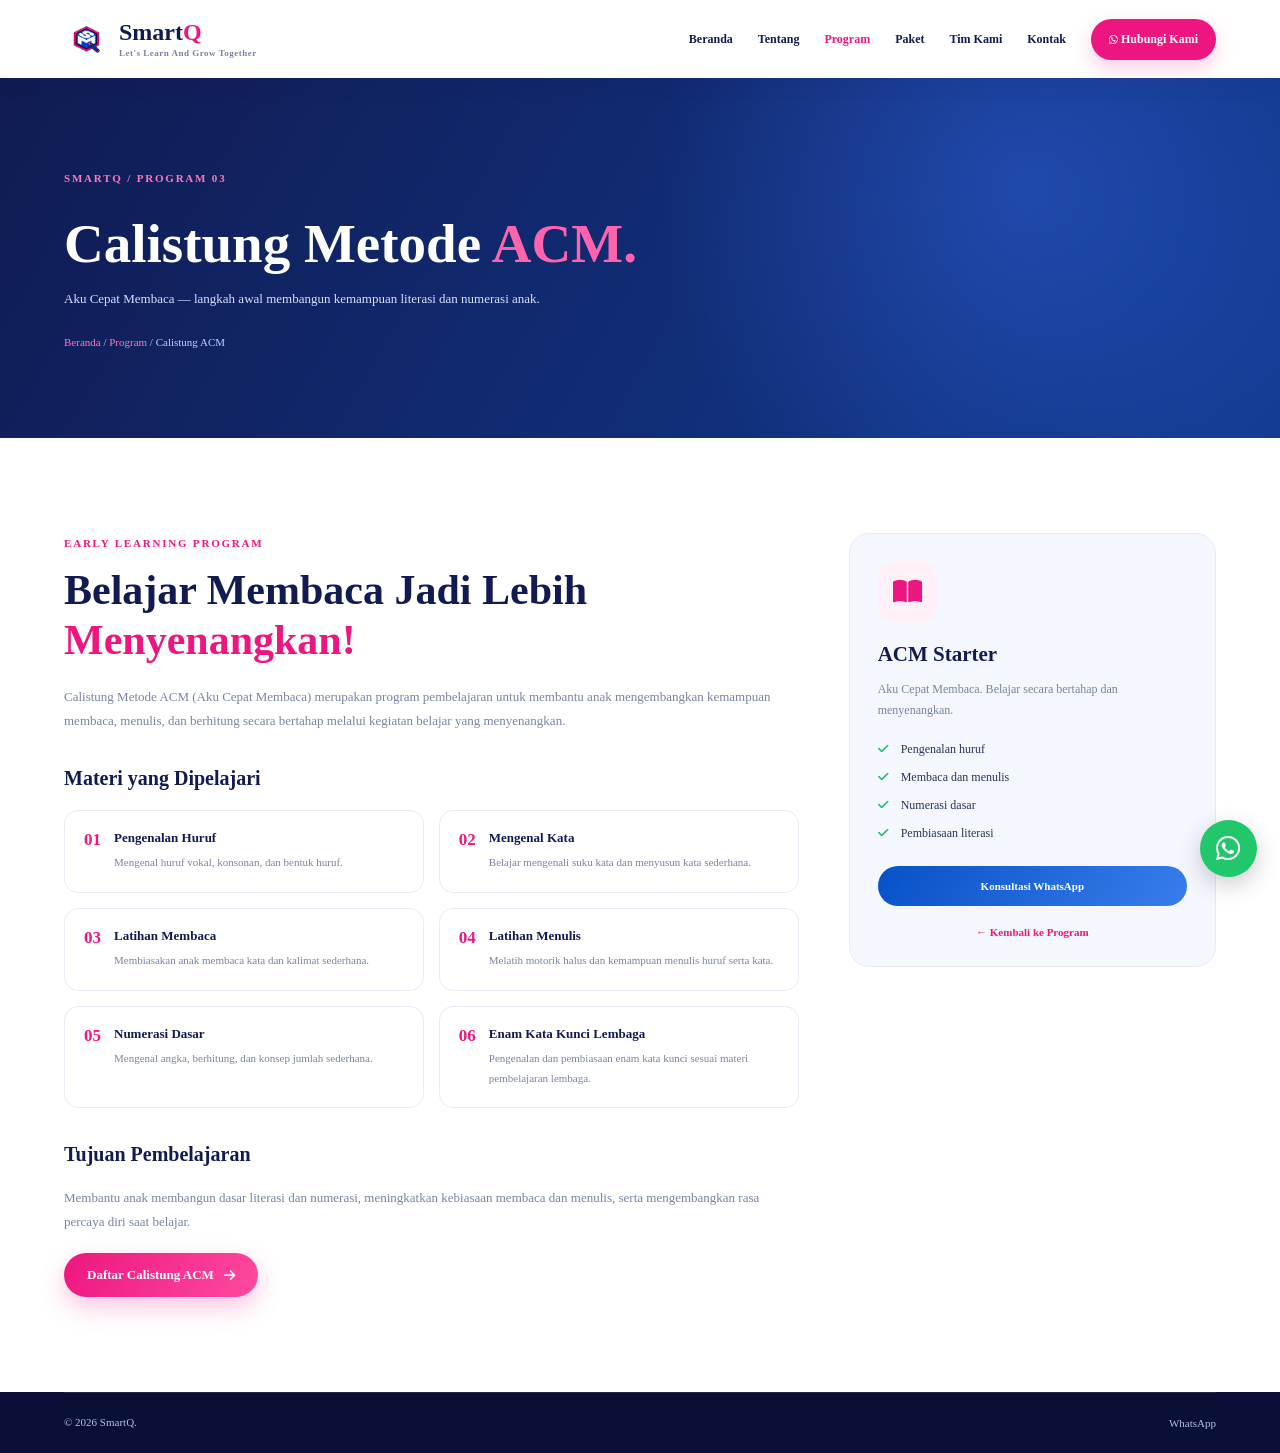
==== acm.html @ 3b898cff "commit pertama" ====
<!DOCTYPE html>
<html lang="id">
<head>
<meta charset="UTF-8">
<meta name="viewport" content="width=device-width, initial-scale=1.0">
<title>Calistung Metode ACM | SmartQ</title>
<link rel="stylesheet" href="style.css">
<link href="https://fonts.googleapis.com/css2?family=DM+Sans:wght@400;500;600;700;800&family=Manrope:wght@400;500;600;700;800&display=swap" rel="stylesheet">
<link rel="stylesheet" href="https://cdnjs.cloudflare.com/ajax/libs/font-awesome/6.5.2/css/all.min.css">
</head>
<body>

<header class="header">
<nav class="navbar container">
<a href="index.html" class="brand">
<img src="New SmartQ.jpeg" alt="SmartQ">
<span>Smart<span>Q</span><small>Let's Learn And Grow Together</small></span>
</a>
<button class="menu-toggle" id="menuToggle"><i class="fas fa-bars"></i></button>
<div class="nav-links" id="navLinks">
<a href="index.html">Beranda</a>
<a href="index.html#tentang">Tentang</a>
<a href="program.html" class="active">Program</a>
<a href="paket.html">Paket</a>
<a href="index.html#tim">Tim Kami</a>
<a href="index.html#kontak">Kontak</a>
<a href="#" data-wa class="nav-wa"><i class="fab fa-whatsapp"></i> Hubungi Kami</a>
</div>
</nav>
</header>

<section class="page-hero">
<div class="container">
<span class="eyebrow light">SMARTQ / PROGRAM 03</span>
<h1>Calistung Metode <span>ACM.</span></h1>
<p>Aku Cepat Membaca — langkah awal membangun kemampuan literasi dan numerasi anak.</p>
<div class="breadcrumb"><a href="index.html">Beranda</a> / <a href="program.html">Program</a> / Calistung ACM</div>
</div>
</section>

<section class="section">
<div class="container detail-layout">
<div class="detail-main">
<span class="eyebrow">EARLY LEARNING PROGRAM</span>
<h2>Belajar Membaca Jadi Lebih <span>Menyenangkan!</span></h2>
<p>Calistung Metode ACM (Aku Cepat Membaca) merupakan program pembelajaran untuk membantu anak mengembangkan kemampuan membaca, menulis, dan berhitung secara bertahap melalui kegiatan belajar yang menyenangkan.</p>

<h3>Materi yang Dipelajari</h3>
<div class="material-grid">
<div class="material-item"><span>01</span><div><h4>Pengenalan Huruf</h4><p>Mengenal huruf vokal, konsonan, dan bentuk huruf.</p></div></div>
<div class="material-item"><span>02</span><div><h4>Mengenal Kata</h4><p>Belajar mengenali suku kata dan menyusun kata sederhana.</p></div></div>
<div class="material-item"><span>03</span><div><h4>Latihan Membaca</h4><p>Membiasakan anak membaca kata dan kalimat sederhana.</p></div></div>
<div class="material-item"><span>04</span><div><h4>Latihan Menulis</h4><p>Melatih motorik halus dan kemampuan menulis huruf serta kata.</p></div></div>
<div class="material-item"><span>05</span><div><h4>Numerasi Dasar</h4><p>Mengenal angka, berhitung, dan konsep jumlah sederhana.</p></div></div>
<div class="material-item"><span>06</span><div><h4>Enam Kata Kunci Lembaga</h4><p>Pengenalan dan pembiasaan enam kata kunci sesuai materi pembelajaran lembaga.</p></div></div>
</div>

<h3>Tujuan Pembelajaran</h3>
<p>Membantu anak membangun dasar literasi dan numerasi, meningkatkan kebiasaan membaca dan menulis, serta mengembangkan rasa percaya diri saat belajar.</p>

<a href="index.html#kontak" class="btn btn-pink">Daftar Calistung ACM <i class="fas fa-arrow-right"></i></a>
</div>

<aside class="detail-aside">
<div class="aside-icon"><i class="fas fa-book-open"></i></div>
<h3>ACM Starter</h3>
<p>Aku Cepat Membaca. Belajar secara bertahap dan menyenangkan.</p>
<ul>
<li><i class="fas fa-check"></i> Pengenalan huruf</li>
<li><i class="fas fa-check"></i> Membaca dan menulis</li>
<li><i class="fas fa-check"></i> Numerasi dasar</li>
<li><i class="fas fa-check"></i> Pembiasaan literasi</li>
</ul>
<a href="#" data-wa class="btn btn-primary">Konsultasi WhatsApp</a>
<a href="program.html" class="back-link">← Kembali ke Program</a>
</aside>
</div>
</section>

<footer class="footer"><div class="container footer-bottom"><p>© 2026 SmartQ.</p><a href="#" data-wa>WhatsApp</a></div></footer>
<a href="#" data-wa class="floating-wa"><i class="fab fa-whatsapp"></i></a>
<script src="script.js"></script>
</body>
</html>
---- style.css ----
/* =========================================
   SMARTQ WEBSITE
   PREMIUM MODERN EDUCATION DESIGN
   MAGENTA + ELECTRIC BLUE + NAVY
========================================= */

:root {
    --pink: #ed1680;
    --pink-dark: #c90065;
    --blue: #0751c7;
    --blue-light: #80c9f4;
    --navy: #101b52;
    --navy-light: #1c2b70;
    --purple: #793edb;
    --white: #ffffff;
    --light: #f5f7ff;
    --text: #26345a;
    --muted: #7883a2;
    --border: #e7eaf4;
    --shadow: 0 15px 45px rgba(16, 27, 82, .09);
}

* {
    margin: 0;
    padding: 0;
    box-sizing: border-box;
}

html {
    scroll-behavior: smooth;
    scroll-padding-top: 100px;
}

body {
    font-family: Cambria, Cochin, Georgia, Times, 'Times New Roman', serif;
    color: var(--text);
    background: #fff;
    overflow-x: hidden;
}

a {
    text-decoration: none;
    color: inherit;
}

button, input, select, textarea {
    font: inherit;
}

button {
    cursor: pointer;
}

img {
    max-width: 100%;
    display: block;
}

.container {
    width: min(1160px, 90%);
    margin: auto;
}

.section {
    padding: 95px 0;
}

h1, h2, h3, h4 {
    font-family: Cambria, Cochin, Georgia, Times, 'Times New Roman', serif;
}

h2 {
    font-size: clamp(28px, 4vw, 42px);
    line-height: 1.2;
    color: var(--navy);
}

h2 span, h1 span {
    color: var(--pink);
}

p {
    line-height: 1.8;
}

/* NAVBAR */

.header {
    position: sticky;
    top: 0;
    z-index: 1000;
    background: rgba(255,255,255,.96);
    backdrop-filter: blur(15px);
    box-shadow: 0 4px 25px rgba(16,27,82,.06);
}

.navbar {
    min-height: 78px;
    display: flex;
    align-items: center;
    justify-content: space-between;
    gap: 20px;
}

.brand {
    display: flex;
    align-items: center;
    gap: 10px;
    color: var(--navy);
    font-size: 24px;
    font-weight: 800;
    line-height: 1;
}

.brand img {
    width: 45px;
    height: 45px;
    object-fit: contain;
}

.brand span span {
    color: var(--pink);
}

.brand small {
    display: block;
    font-size: 9px;
    font-weight: 600;
    margin-top: 5px;
    letter-spacing: .5px;
    color: var(--muted);
}

.nav-links {
    display: flex;
    align-items: center;
    gap: 25px;
}

.nav-links > a {
    font-size: 12px;
    font-weight: 700;
    color: var(--navy);
    transition: .3s;
}

.nav-links > a:hover,
.nav-links > a.active {
    color: var(--pink);
}

.nav-links > a i {
    font-size: 10px;
}

.nav-links .nav-wa {
    color: white;
    background: var(--pink);
    padding: 13px 18px;
    border-radius: 30px;
    box-shadow: 0 8px 20px rgba(237,22,128,.22);
}

.nav-links .nav-wa:hover {
    background: var(--pink-dark);
    color: white;
}

.menu-toggle {
    display: none;
    background: var(--navy);
    color: white;
    border: 0;
    padding: 11px 13px;
    border-radius: 10px;
}

/* BUTTON */

.btn {
    display: inline-flex;
    align-items: center;
    justify-content: center;
    gap: 10px;
    padding: 14px 23px;
    border-radius: 30px;
    font-size: 13px;
    font-weight: 800;
    transition: .3s;
    border: 0;
}

.btn:hover {
    transform: translateY(-4px);
}

.btn-pink {
    color: white;
    background: linear-gradient(120deg, var(--pink), #ff4aa0);
    box-shadow: 0 10px 25px rgba(237,22,128,.25);
}

.btn-primary {
    color: white;
    background: linear-gradient(120deg, var(--blue), #397deb);
}

.btn-outline {
    color: white;
    border: 1px solid rgba(255,255,255,.55);
    background: transparent;
}

.btn-outline-dark {
    color: var(--navy);
    border: 1px solid #cbd3e8;
    width: 100%;
    background: white;
}

.btn-outline-dark:hover {
    background: var(--navy);
    color: white;
}

/* HERO */

.hero {
    min-height: 570px;
    position: relative;
    overflow: hidden;
    background:
        radial-gradient(circle at 75% 40%, rgba(56,107,233,.55), transparent 30%),
        radial-gradient(circle at 10% 100%, rgba(237,22,128,.32), transparent 35%),
        linear-gradient(115deg, #0b1241, #111f68 55%, #092d7c);
    color: white;
    display: flex;
    align-items: center;
}

.hero::before {
    content: "";
    position: absolute;
    inset: 0;
    opacity: .14;
    background-image: radial-gradient(#fff 1px, transparent 1px);
    background-size: 30px 30px;
}

.hero-glow {
    position: absolute;
    width: 400px;
    height: 400px;
    background: var(--pink);
    filter: blur(160px);
    opacity: .24;
    top: -200px;
    left: -150px;
}

.hero-content {
    position: relative;
    z-index: 2;
    display: grid;
    grid-template-columns: 1.05fr .95fr;
    align-items: center;
    gap: 40px;
    padding-top: 55px;
    padding-bottom: 70px;
}

.eyebrow {
    display: inline-flex;
    align-items: center;
    gap: 8px;
    color: var(--pink);
    font-size: 11px;
    font-weight: 800;
    letter-spacing: 1.8px;
    margin-bottom: 16px;
}

.eyebrow.light {
    color: #ff77ba;
}

.hero-text h1 {
    font-size: clamp(42px, 5.6vw, 67px);
    line-height: 1.05;
    font-weight: 800;
    letter-spacing: -2px;
    margin-bottom: 22px;
}

.hero-text h1 span {
    background: linear-gradient(90deg, #ff52a7, #ff9acb);
    -webkit-background-clip: text;
    background-clip: text;
    color: transparent;
}

.hero-text > p {
    color: #d8e2ff;
    font-size: 14px;
    max-width: 490px;
    margin-bottom: 28px;
}

.hero-buttons {
    display: flex;
    flex-wrap: wrap;
    gap: 12px;
}

.hero-tags {
    display: flex;
    flex-wrap: wrap;
    gap: 10px;
    margin-top: 35px;
}

.hero-tags span {
    font-size: 11px;
    padding: 9px 13px;
    background: rgba(255,255,255,.10);
    border: 1px solid rgba(255,255,255,.12);
    border-radius: 30px;
}

.hero-tags i {
    color: #ff68b2;
    margin-right: 5px;
}

.hero-visual {
    min-height: 400px;
    display: flex;
    align-items: center;
    justify-content: center;
    position: relative;
}

.hero-image {
    width: min(350px, 80%);
    height: 390px;
    border-radius: 170px 170px 35px 35px;
    overflow: hidden;
    border: 8px solid rgba(255,255,255,.17);
    box-shadow: 0 25px 80px rgba(0,0,0,.3);
    position: relative;
    z-index: 2;
}

.hero-image img {
    width: 100%;
    height: 100%;
    object-fit: cover;
    object-position: center 30%;
}

.hero-orbit {
    position: absolute;
    border: 1px solid rgba(255,255,255,.22);
    border-radius: 50%;
}

.orbit-one {
    width: 440px;
    height: 440px;
}

.orbit-two {
    width: 510px;
    height: 510px;
    border-style: dashed;
}

.floating-card {
    position: absolute;
    z-index: 3;
    display: flex;
    align-items: center;
    gap: 12px;
    padding: 15px;
    color: var(--navy);
    background: white;
    border-radius: 16px;
    box-shadow: 0 15px 40px rgba(0,0,0,.2);
}

.floating-card > i {
    color: var(--pink);
    font-size: 22px;
}

.floating-card strong,
.floating-card small {
    display: block;
}

.floating-card strong {
    font-size: 11px;
}

.floating-card small {
    font-size: 10px;
    color: var(--muted);
    margin-top: 4px;
}

.floating-top {
    top: 45px;
    left: -5px;
}

.floating-bottom {
    bottom: 35px;
    right: -5px;
}

.hero-bottom {
    position: absolute;
    bottom: -1px;
    left: 0;
    width: 100%;
    height: 25px;
    background: white;
    clip-path: polygon(0 100%, 100% 100%, 100% 0, 50% 100%, 0 0);
}

/* SECTION HEADING */

.section-heading {
    display: flex;
    align-items: end;
    justify-content: space-between;
    gap: 25px;
    margin-bottom: 38px;
}

.section-heading p,
.center-heading > p {
    color: var(--muted);
    font-size: 13px;
    margin-top: 10px;
}

.text-link {
    color: var(--pink);
    font-size: 12px;
    font-weight: 800;
    white-space: nowrap;
}

.center-heading {
    text-align: center;
    max-width: 700px;
    margin: 0 auto 45px;
}

/* PROGRAM CARDS */

.program-grid {
    display: grid;
    grid-template-columns: repeat(3, 1fr);
    gap: 22px;
}

.program-card {
    position: relative;
    padding: 32px 27px;
    border-radius: 22px;
    background: white;
    border: 1px solid var(--border);
    box-shadow: var(--shadow);
    transition: .35s;
    overflow: hidden;
}

.program-card:hover {
    transform: translateY(-10px);
    box-shadow: 0 25px 50px rgba(16,27,82,.13);
}

.program-icon {
    width: 58px;
    height: 58px;
    display: grid;
    place-items: center;
    font-size: 24px;
    border-radius: 17px;
    margin-bottom: 25px;
}

.pink-card .program-icon {
    background: #fff0f7;
    color: var(--pink);
}

.blue-card .program-icon {
    background: #eaf2ff;
    color: var(--blue);
}

.purple-card .program-icon {
    background: #f2ebff;
    color: var(--purple);
}

.card-label {
    color: var(--muted);
    font-size: 9px;
    font-weight: 800;
    letter-spacing: 1.4px;
}

.program-card h3 {
    font-size: 22px;
    color: var(--navy);
    margin: 10px 0;
}

.program-card p {
    font-size: 12px;
    color: var(--muted);
    margin-bottom: 23px;
}

.program-card > a {
    font-size: 11px;
    font-weight: 800;
    color: var(--pink);
}

.program-card > a i {
    margin-left: 5px;
}

.mini-list {
    list-style: none;
    margin: 15px 0 22px;
}

.mini-list li {
    font-size: 12px;
    color: var(--text);
    margin: 10px 0;
}

.mini-list li::before {
    content: "✓";
    color: var(--pink);
    font-weight: 800;
    margin-right: 9px;
}

/* ABOUT */

.about-section {
    background: var(--light);
}

.about-grid {
    display: grid;
    grid-template-columns: .9fr 1.1fr;
    align-items: center;
    gap: 75px;
}

.about-visual {
    min-height: 400px;
    position: relative;
    display: flex;
    align-items: center;
    justify-content: center;
}

.about-photo {
    width: 80%;
    height: 390px;
    overflow: hidden;
    border-radius: 25px 100px 25px 25px;
    position: relative;
    z-index: 2;
    box-shadow: var(--shadow);
}

.about-photo img {
    width: 100%;
    height: 100%;
    object-fit: cover;
}

.about-decoration {
    position: absolute;
    width: 230px;
    height: 230px;
    background: linear-gradient(135deg, var(--pink), var(--blue));
    border-radius: 50%;
    bottom: 0;
    left: 0;
    opacity: .2;
}

.about-sticker {
    position: absolute;
    z-index: 3;
    right: -5px;
    bottom: 35px;
    background: white;
    padding: 20px;
    border-radius: 15px;
    box-shadow: var(--shadow);
    display: flex;
    flex-direction: column;
    gap: 7px;
    font-size: 13px;
    color: var(--navy);
}

.about-sticker i {
    color: var(--pink);
    font-size: 23px;
    margin-bottom: 5px;
}

.about-content > p {
    color: var(--muted);
    font-size: 13px;
    margin: 20px 0;
}

.about-values {
    display: grid;
    grid-template-columns: repeat(3, 1fr);
    gap: 12px;
    margin: 25px 0;
}

.about-values div {
    background: white;
    border: 1px solid var(--border);
    border-radius: 12px;
    padding: 15px 9px;
    text-align: center;
}

.about-values i {
    display: block;
    color: var(--pink);
    font-size: 20px;
    margin-bottom: 8px;
}

.about-values span {
    font-size: 10px;
    font-weight: 800;
}

/* ADVANTAGE */

.advantage-section {
    background: white;
}

.advantage-grid {
    display: grid;
    grid-template-columns: repeat(4, 1fr);
    gap: 18px;
}

.advantage-item {
    text-align: center;
    padding: 28px 18px;
    border-radius: 18px;
    background: var(--light);
    transition: .3s;
}

.advantage-item:hover {
    background: var(--navy);
    color: white;
    transform: translateY(-5px);
}

.advantage-item i {
    color: var(--pink);
    font-size: 30px;
    margin-bottom: 17px;
}

.advantage-item h3 {
    font-size: 14px;
    margin-bottom: 10px;
}

.advantage-item p {
    font-size: 11px;
    color: var(--muted);
}

.advantage-item:hover p {
    color: #d9e1ff;
}

/* TEAM */

.team-section {
    background: #f7f8fc;
}

.team-grid {
    display: grid;
    grid-template-columns: repeat(3, 1fr);
    gap: 25px;
}

.team-card {
    background: white;
    text-align: center;
    border-radius: 23px;
    padding: 30px 23px;
    box-shadow: var(--shadow);
    position: relative;
    transition: .3s;
}

.team-card:hover {
    transform: translateY(-8px);
}

.team-photo {
    width: 155px;
    height: 155px;
    margin: 0 auto 22px;
    border-radius: 50%;
    padding: 6px;
    background: linear-gradient(135deg, var(--pink), var(--blue));
}

.team-photo img {
    width: 100%;
    height: 100%;
    object-fit: cover;
    border-radius: 50%;
    border: 4px solid white;
}

.team-number {
    position: absolute;
    top: 25px;
    right: 25px;
    color: #e3e7f3;
    font-size: 26px;
    font-weight: 800;
}

.team-card h3 {
    font-size: 17px;
    color: var(--navy);
    margin-bottom: 8px;
}

.team-role {
    display: inline-block;
    color: var(--pink);
    font-size: 11px;
    font-weight: 800;
    background: #fff0f7;
    padding: 7px 13px;
    border-radius: 30px;
}

.team-card p {
    color: var(--muted);
    font-size: 11px;
    margin-top: 17px;
}

/* TESTIMONIAL */

.testimonial-section {
    color: white;
    background: linear-gradient(120deg, #101b52, #173c94);
}

.testimonial-layout {
    display: grid;
    grid-template-columns: .8fr 1.2fr;
    align-items: center;
    gap: 60px;
}

.testimonial-layout h2 {
    color: white;
}

.testimonial-layout > div:first-child p {
    color: #ccd8ff;
    font-size: 13px;
    margin-top: 17px;
}

.testimonial-box {
    background: white;
    color: var(--navy);
    border-radius: 22px;
    padding: 35px;
    box-shadow: 0 20px 50px rgba(0,0,0,.15);
}

.quote-icon {
    color: var(--pink);
    font-size: 30px;
    margin-bottom: 18px;
}

.testimonial-slide {
    display: none;
}

.testimonial-slide.active {
    display: block;
    animation: fadeIn .4s ease;
}

.testimonial-slide p {
    font-size: 16px;
    font-weight: 600;
    margin-bottom: 25px;
}

.testimonial-slide h4 {
    font-size: 14px;
}

.testimonial-slide small {
    color: var(--muted);
}

.testimonial-controls {
    display: flex;
    justify-content: space-between;
    align-items: center;
    border-top: 1px solid var(--border);
    padding-top: 18px;
    margin-top: 25px;
}

.testimonial-controls > span {
    font-size: 11px;
    font-weight: 800;
    color: var(--muted);
}

.testimonial-controls button {
    width: 36px;
    height: 36px;
    border: 0;
    border-radius: 50%;
    color: white;
    background: var(--navy);
    margin-left: 7px;
}

/* FAQ */

.faq-layout {
    display: grid;
    grid-template-columns: .8fr 1.2fr;
    gap: 70px;
    align-items: start;
}

.faq-layout > div:first-child p {
    color: var(--muted);
    font-size: 13px;
    margin: 18px 0 25px;
}

.faq-list details {
    border: 1px solid var(--border);
    border-radius: 13px;
    margin-bottom: 12px;
    padding: 18px 20px;
    background: white;
}

.faq-list summary {
    font-size: 13px;
    font-weight: 800;
    color: var(--navy);
    cursor: pointer;
}

.faq-list details p {
    font-size: 12px;
    color: var(--muted);
    padding-top: 14px;
}

/* REGISTRATION */

.registration-section {
    background:
        radial-gradient(circle at 10% 100%, rgba(237,22,128,.3), transparent 35%),
        linear-gradient(115deg, #101b52, #0b388e);
    color: white;
}

.registration-grid {
    display: grid;
    grid-template-columns: .85fr 1.15fr;
    align-items: center;
    gap: 70px;
}

.registration-info h2 {
    color: white;
    font-size: clamp(30px, 4vw, 43px);
}

.registration-info > p {
    color: #d4e0ff;
    font-size: 13px;
    margin: 20px 0 35px;
}

.contact-info {
    display: grid;
    gap: 20px;
}

.contact-info div {
    display: flex;
    align-items: center;
    gap: 14px;
    font-size: 12px;
    color: #e5ecff;
}

.contact-info i {
    width: 40px;
    height: 40px;
    display: grid;
    place-items: center;
    background: rgba(255,255,255,.12);
    border-radius: 12px;
    color: #ff73b7;
    font-size: 17px;
}

.registration-form {
    padding: 35px;
    background: white;
    border-radius: 22px;
    color: var(--navy);
    box-shadow: 0 20px 60px rgba(0,0,0,.2);
}

.registration-form h3 {
    font-size: 23px;
}

.registration-form > p {
    font-size: 12px;
    color: var(--muted);
    margin: 8px 0 22px;
}

.registration-form label {
    display: block;
    font-size: 11px;
    font-weight: 800;
    margin: 15px 0 8px;
}

.registration-form input,
.registration-form select,
.registration-form textarea {
    width: 100%;
    padding: 13px 14px;
    border: 1px solid var(--border);
    background: #f9faff;
    border-radius: 10px;
    outline: none;
    font-size: 12px;
    color: var(--navy);
    transition: .2s;
}

.registration-form input:focus,
.registration-form select:focus,
.registration-form textarea:focus {
    border-color: var(--pink);
    box-shadow: 0 0 0 3px rgba(237,22,128,.08);
}

.registration-form textarea {
    resize: vertical;
}

.form-submit {
    width: 100%;
    margin-top: 22px;
}

.form-note {
    display: block;
    text-align: center;
    font-size: 10px;
    color: var(--muted);
    margin-top: 13px;
}

/* FOOTER */

.footer {
    background: #090f35;
    color: white;
}

.footer-main {
    padding-top: 55px;
    padding-bottom: 45px;
    display: grid;
    grid-template-columns: 1.3fr 1fr 1fr 1fr;
    gap: 35px;
}

.footer .brand {
    color: white;
    margin-bottom: 20px;
}

.footer-brand > p,
.footer-main > div > p {
    font-size: 11px;
    color: #b4c1e9;
}

.footer-main h4 {
    font-size: 13px;
    margin-bottom: 20px;
}

.footer-main > div > a:not(.brand) {
    display: block;
    color: #b4c1e9;
    font-size: 11px;
    margin: 12px 0;
}

.footer-main a:hover {
    color: #ff69b0 !important;
}

.footer-bottom {
    padding: 20px 0;
    border-top: 1px solid rgba(255,255,255,.1);
    display: flex;
    align-items: center;
    justify-content: space-between;
    gap: 15px;
    font-size: 11px;
    color: #b4c1e9;
}

/* FLOATING WHATSAPP */

.floating-wa {
    position: fixed;
    z-index: 999;
    right: 23px;
    bottom: 23px;
    width: 57px;
    height: 57px;
    border-radius: 50%;
    display: grid;
    place-items: center;
    color: white;
    background: #20c76b;
    font-size: 28px;
    box-shadow: 0 8px 25px rgba(0,0,0,.2);
    transition: .3s;
}

.floating-wa:hover {
    transform: scale(1.1);
}

/* INNER PAGES */

.page-hero {
    background:
        radial-gradient(circle at 80% 30%, rgba(54,107,238,.4), transparent 35%),
        linear-gradient(120deg, #101b52, #123c93);
    color: white;
    padding: 90px 0;
}

.page-hero h1 {
    font-size: clamp(35px, 5vw, 55px);
    line-height: 1.15;
    margin: 12px 0;
}

.page-hero h1 span {
    color: #ff63ae;
}

.page-hero p {
    color: #d7e0ff;
    font-size: 13px;
    max-width: 600px;
    margin-bottom: 25px;
}

.breadcrumb {
    font-size: 11px;
    color: #c0d1ff;
}

.breadcrumb a {
    color: #ff79b9;
}

/* PACKAGE */

.package-grid {
    display: grid;
    grid-template-columns: repeat(2, 1fr);
    gap: 25px;
    max-width: 950px;
    margin: auto;
}

.package-card {
    position: relative;
    background: white;
    border: 1px solid var(--border);
    border-radius: 22px;
    padding: 35px;
    box-shadow: var(--shadow);
    transition: .3s;
}

.package-card:hover {
    transform: translateY(-7px);
}

.featured-package {
    border: 2px solid var(--pink);
}

.popular-label {
    position: absolute;
    right: 20px;
    top: 20px;
    font-size: 9px;
    font-weight: 800;
    color: white;
    background: var(--pink);
    padding: 8px 12px;
    border-radius: 20px;
}

.package-icon {
    width: 55px;
    height: 55px;
    display: grid;
    place-items: center;
    border-radius: 15px;
    font-size: 23px;
    margin-bottom: 22px;
}

.pink-icon {
    background: #fff0f7;
    color: var(--pink);
}

.blue-icon {
    background: #eaf2ff;
    color: var(--blue);
}

.purple-icon {
    background: #f2ebff;
    color: var(--purple);
}

.package-label {
    display: block;
    color: var(--muted);
    font-size: 9px;
    font-weight: 800;
    letter-spacing: 1.5px;
}

.package-card h3 {
    font-size: 24px;
    margin: 10px 0;
    color: var(--navy);
}

.package-card > p {
    font-size: 12px;
    color: var(--muted);
    margin-bottom: 22px;
}

.package-card ul,
.detail-aside ul {
    list-style: none;
    margin-bottom: 25px;
}

.package-card li,
.detail-aside li {
    font-size: 12px;
    margin: 13px 0;
}

.package-card li i,
.detail-aside li i {
    color: #20b96a;
    margin-right: 9px;
}

.package-card .btn {
    width: 100%;
}

.package-contact {
    display: block;
    text-align: center;
    color: var(--pink);
    font-size: 11px;
    font-weight: 800;
    margin-top: 17px;
}

.package-note {
    max-width: 950px;
    margin: 30px auto 0;
    background: #eef4ff;
    color: var(--navy);
    border-radius: 12px;
    padding: 18px;
    font-size: 12px;
}

.package-note i {
    color: var(--blue);
    margin-right: 8px;
}

/* DETAIL PAGES */

.detail-layout {
    display: grid;
    grid-template-columns: 1.5fr .75fr;
    align-items: start;
    gap: 50px;
}

.detail-main > p {
    font-size: 13px;
    color: var(--muted);
    margin: 20px 0;
}

.detail-main h3 {
    color: var(--navy);
    font-size: 20px;
    margin: 35px 0 20px;
}

.material-grid {
    display: grid;
    grid-template-columns: repeat(2, 1fr);
    gap: 15px;
}

.material-item {
    display: flex;
    gap: 13px;
    padding: 19px;
    border: 1px solid var(--border);
    border-radius: 14px;
    transition: .3s;
}

.material-item:hover {
    border-color: var(--pink);
    transform: translateY(-3px);
}

.material-item > span {
    flex-shrink: 0;
    color: var(--pink);
    font-size: 17px;
    font-weight: 800;
}

.material-item h4 {
    font-size: 13px;
    color: var(--navy);
    margin-bottom: 7px;
}

.material-item p {
    font-size: 11px;
    color: var(--muted);
}

.detail-aside {
    padding: 28px;
    border-radius: 20px;
    background: var(--light);
    border: 1px solid var(--border);
    position: sticky;
    top: 100px;
}

.aside-icon {
    width: 60px;
    height: 60px;
    border-radius: 16px;
    display: grid;
    place-items: center;
    background: #fff0f7;
    color: var(--pink);
    font-size: 26px;
    margin-bottom: 20px;
}

.detail-aside h3 {
    font-size: 21px;
    color: var(--navy);
}

.detail-aside > p {
    font-size: 12px;
    color: var(--muted);
    margin: 12px 0 20px;
}

.detail-aside .btn {
    width: 100%;
    font-size: 11px;
}

.back-link {
    display: block;
    color: var(--pink);
    font-size: 11px;
    font-weight: 800;
    text-align: center;
    margin-top: 20px;
}

/* ANIMATION */

@keyframes fadeIn {
    from {
        opacity: 0;
        transform: translateY(8px);
    }
    to {
        opacity: 1;
        transform: translateY(0);
    }
}

/* TABLET */

@media (max-width: 950px) {
    .nav-links {
        gap: 14px;
    }

    .nav-links > a {
        font-size: 10px;
    }

    .hero-content {
        gap: 20px;
    }

    .about-grid,
    .registration-grid {
        gap: 35px;
    }

    .footer-main {
        grid-template-columns: repeat(2, 1fr);
    }
}

/* MOBILE */

@media (max-width: 768px) {
    .section {
        padding: 70px 0;
    }

    .navbar {
        min-height: 70px;
    }

    .menu-toggle {
        display: block;
    }

    .nav-links {
        display: none;
        position: absolute;
        top: 70px;
        left: 0;
        width: 100%;
        background: white;
        padding: 20px 5%;
        box-shadow: 0 15px 25px rgba(0,0,0,.1);
        flex-direction: column;
        align-items: stretch;
        gap: 0;
    }

    .nav-links.show {
        display: flex;
    }

    .nav-links > a {
        padding: 13px 5px;
        font-size: 13px;
        border-bottom: 1px solid var(--border);
    }

    .nav-links .nav-wa {
        text-align: center;
        margin-top: 12px;
        border: none;
    }

    .hero-content {
        grid-template-columns: 1fr;
        text-align: center;
        padding-top: 65px;
        padding-bottom: 65px;
    }

    .hero-text > p {
        margin-left: auto;
        margin-right: auto;
    }

    .hero-buttons,
    .hero-tags {
        justify-content: center;
    }

    .hero-visual {
        min-height: 350px;
    }

    .hero-image {
        height: 320px;
        width: 260px;
    }

    .orbit-one {
        width: 340px;
        height: 340px;
    }

    .orbit-two {
        width: 390px;
        height: 390px;
    }

    .floating-top {
        left: 0;
    }

    .floating-bottom {
        right: 0;
    }

    .program-grid,
    .team-grid,
    .advantage-grid {
        grid-template-columns: repeat(2, 1fr);
    }

    .about-grid,
    .testimonial-layout,
    .faq-layout,
    .registration-grid,
    .detail-layout {
        grid-template-columns: 1fr;
    }

    .about-visual {
        min-height: 350px;
    }

    .about-photo {
        height: 340px;
    }

    .testimonial-layout {
        gap: 30px;
    }

    .detail-aside {
        position: static;
    }
}

/* SMALL MOBILE */

@media (max-width: 520px) {
    .container {
        width: 90%;
    }

    .hero-text h1 {
        font-size: 42px;
    }

    .hero-buttons .btn {
        width: 100%;
    }

    .section-heading {
        align-items: start;
        flex-direction: column;
    }

    .program-grid,
    .team-grid,
    .advantage-grid,
    .package-grid,
    .material-grid {
        grid-template-columns: 1fr;
    }

    .program-card {
        padding: 27px;
    }

    .about-values {
        grid-template-columns: 1fr;
    }

    .team-card {
        max-width: 370px;
        width: 100%;
        margin: auto;
    }

    .registration-form {
        padding: 23px;
    }

    .footer-main {
        grid-template-columns: 1fr 1fr;
        gap: 25px 15px;
    }

    .footer-bottom {
        flex-direction: column;
        text-align: center;
    }

    .page-hero {
        padding: 65px 0;
    }

    .package-card {
        padding: 27px;
    }
}
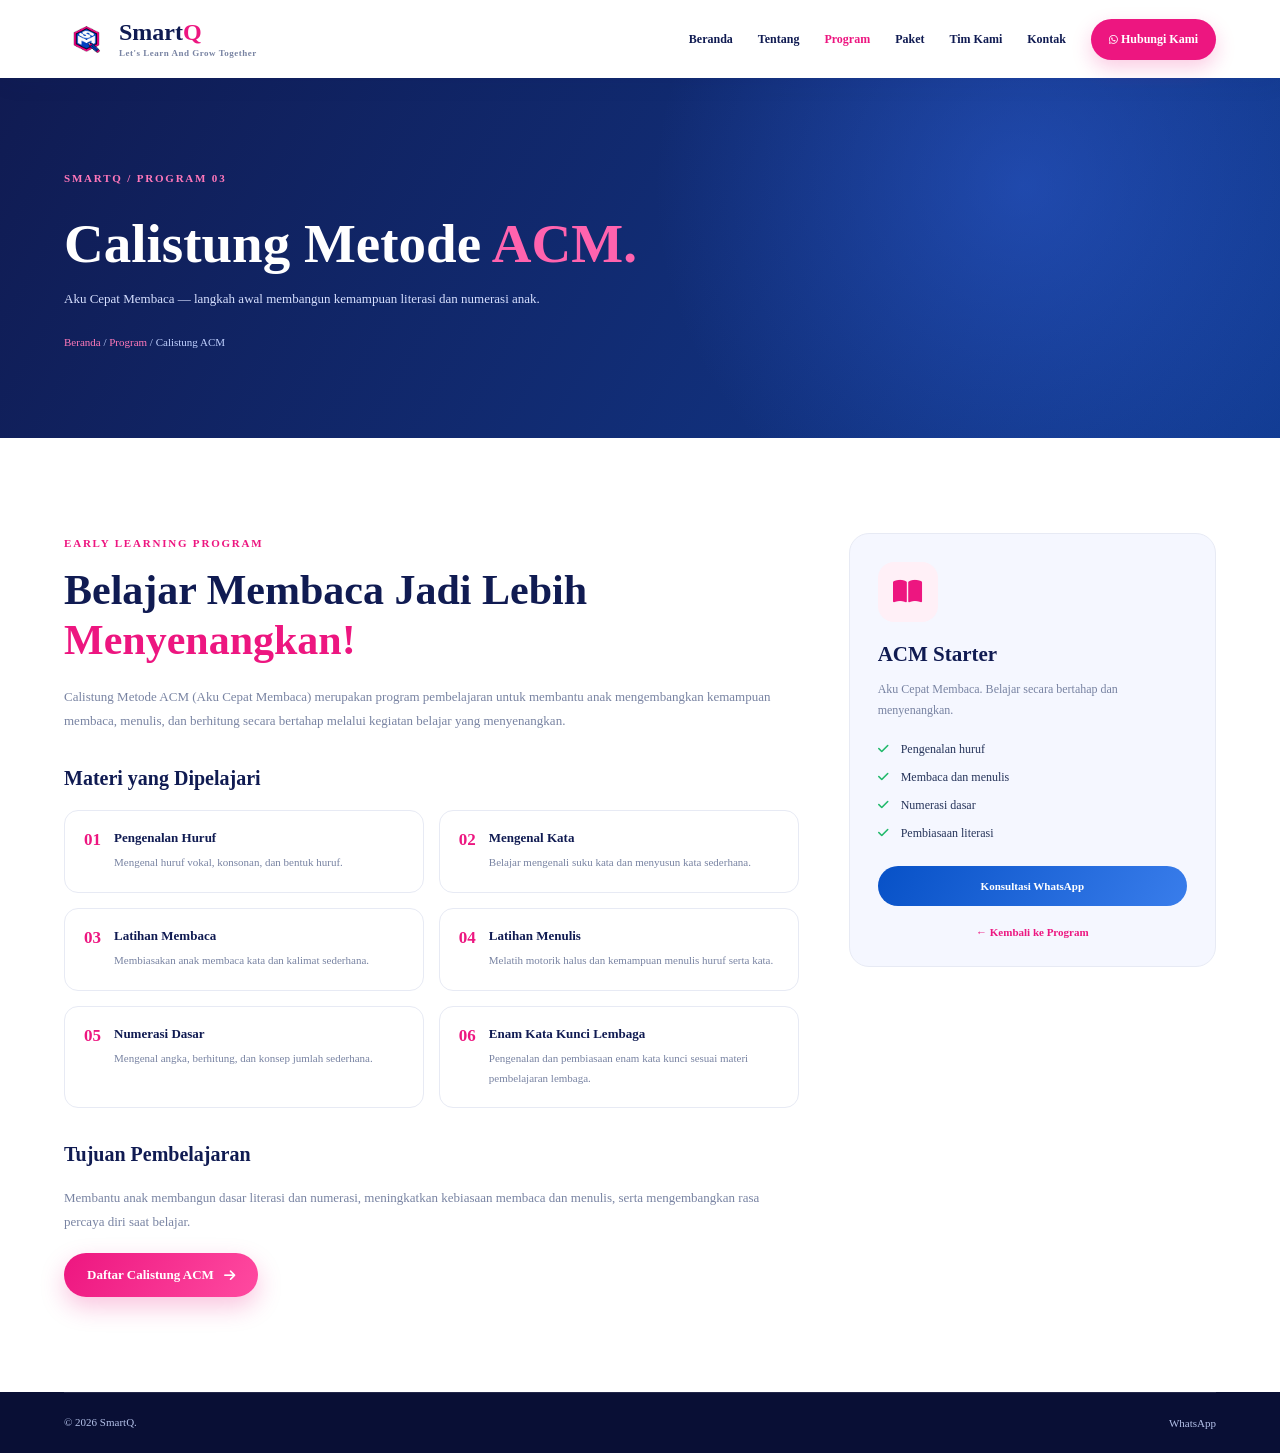
==== commit d42098be: "acm.html english.html mtk.html" ====
--- a/acm.html
+++ b/acm.html
@@ -78,7 +78,6 @@
 </section>
 
 <footer class="footer"><div class="container footer-bottom"><p>© 2026 SmartQ.</p><a href="#" data-wa>WhatsApp</a></div></footer>
-<a href="#" data-wa class="floating-wa"><i class="fab fa-whatsapp"></i></a>
 <script src="script.js"></script>
 </body>
 </html>
--- a/style.css
+++ b/style.css
@@ -678,7 +678,7 @@
 }
 
 .advantage-item:hover {
-    background: var(--navy);
+    background: var(--blue);
     color: white;
     transform: translateY(-5px);
 }
